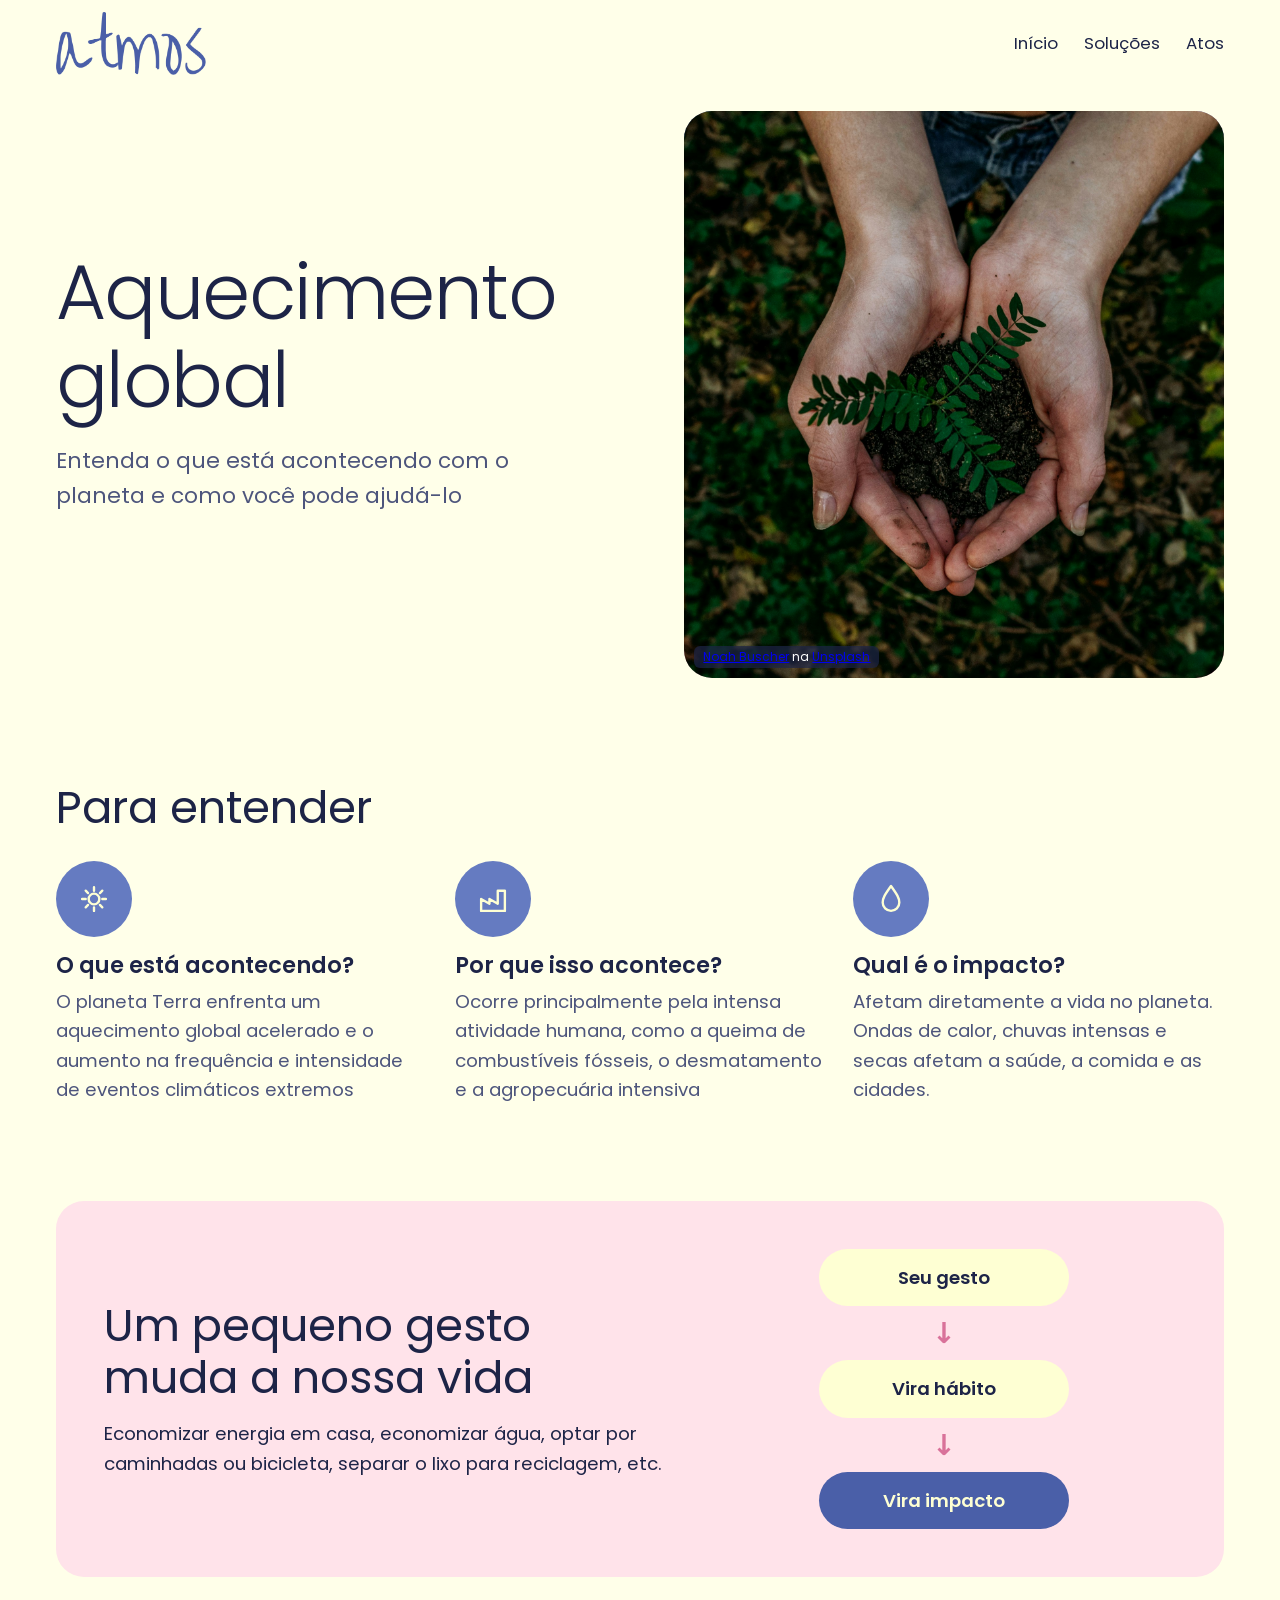
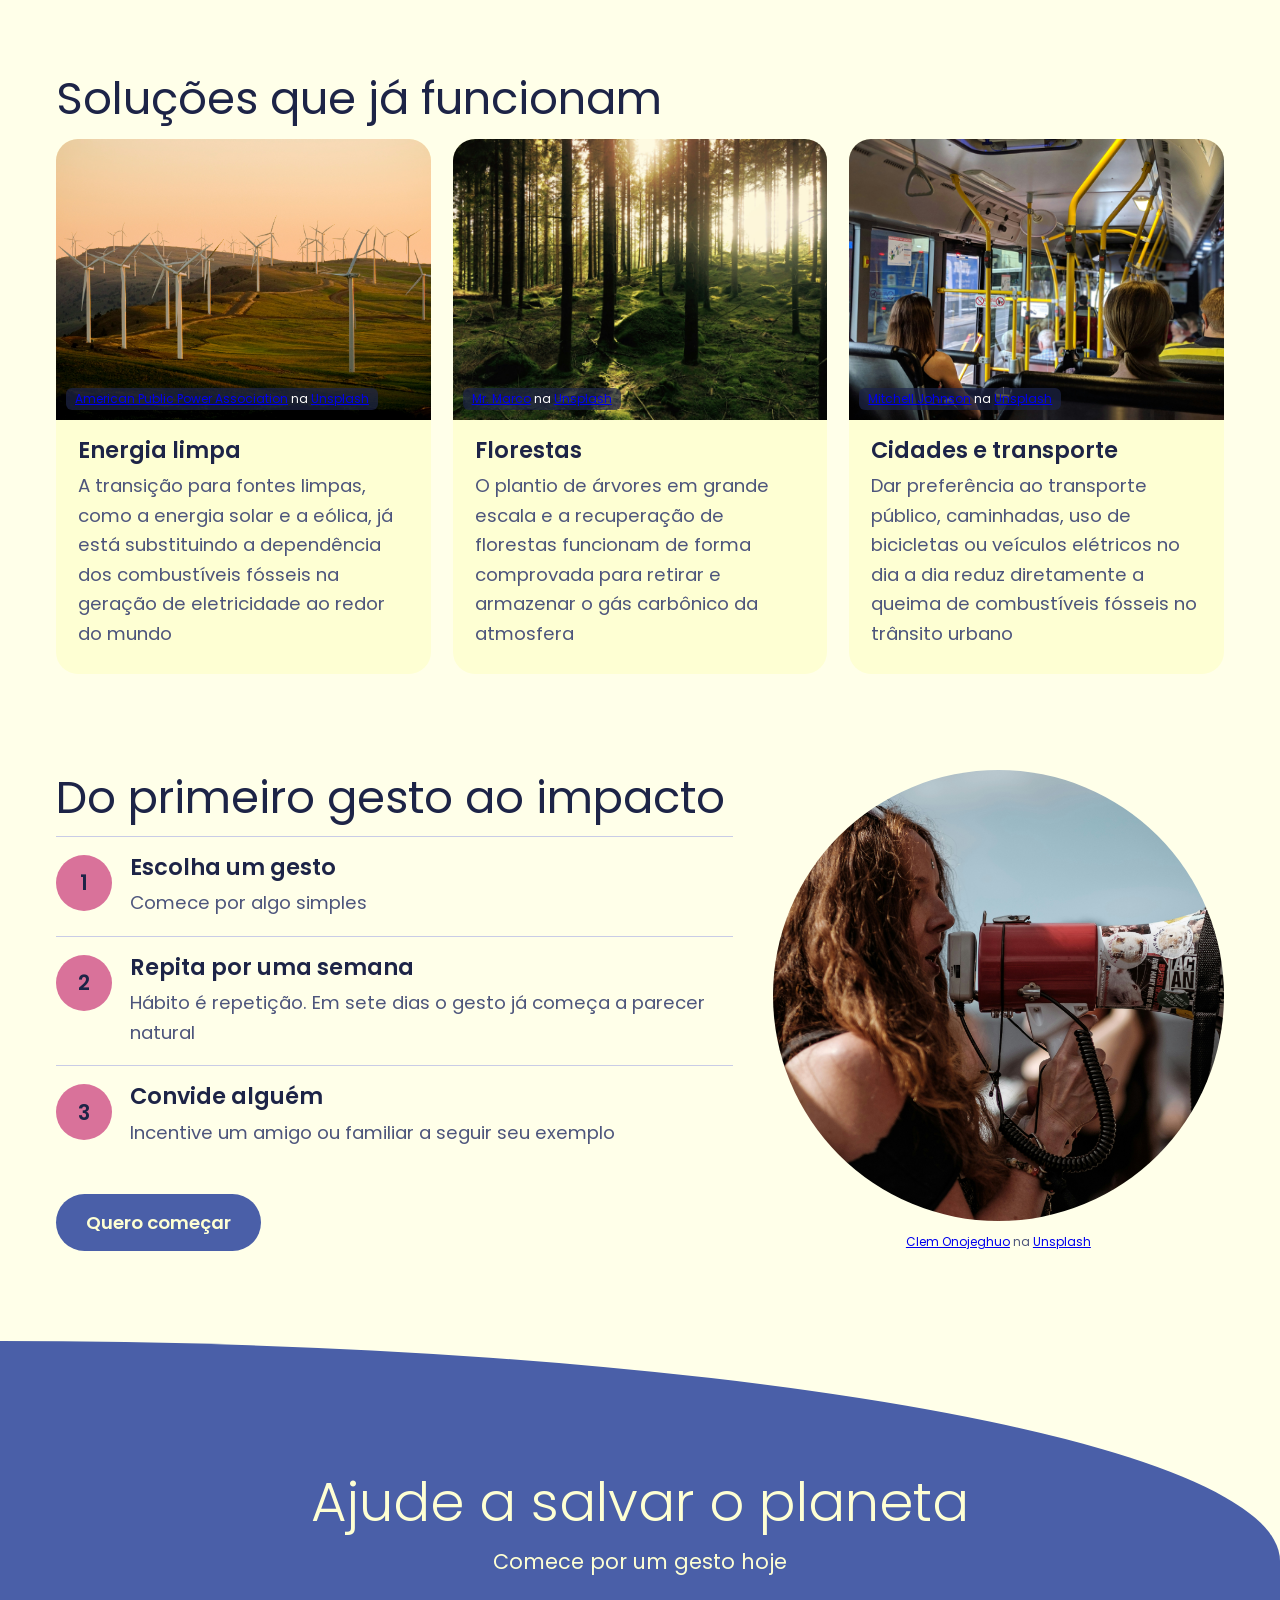
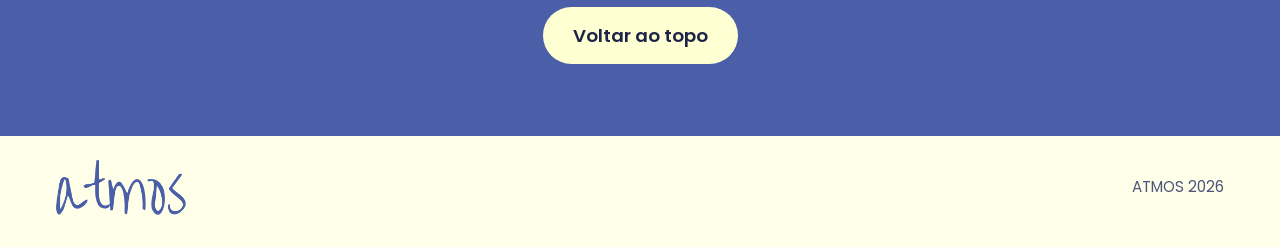
==== index.html @ d04ad793 "Primeiro commit" ====
<!DOCTYPE html>
<html lang="pt-BR">
<head>
  <meta charset="utf-8">
  <meta name="viewport" content="width=device-width, initial-scale=1">
  <title>Atmos</title>
  <link rel="preconnect" href="https://fonts.googleapis.com">
  <link rel="preconnect" href="https://fonts.gstatic.com" crossorigin>
  <link href="https://fonts.googleapis.com/css2?family=Poppins:wght@300;400;600&display=swap" rel="stylesheet">
  <link rel="stylesheet" href="style.css">
</head>
<body>

<header class="top">
  <a href="#inicio" aria-label="Atmos, início"><img src="img/atmos.png" alt="Atmos" width="225" height="48"></a>
  <nav>
    <a href="#entender">Início</a>
    <a href="#solucoes">Soluções</a>
    <a href="#passos">Atos</a>
  </nav>
</header>

<main>
  <section class="hero" id="inicio">
    <div>
      <h1>Aquecimento<br>global</h1>
      <p>Entenda o que está acontecendo com o planeta e como você pode ajudá-lo</p>
    </div>
     <figure class="hero-art">
      <img src="img/meioambiente.jpg" alt="meioa ambiente">
       <figcaption><a href="https://unsplash.com/pt-br/@noahbuscher?utm_source=unsplash&utm_medium=referral&utm_content=creditCopyText">Noah Buscher</a> na <a href="https://unsplash.com/pt-br/fotografias/maos-segurando-pequenas-mudas-de-planta-no-solo-x8ZStukS2PM?utm_source=unsplash&utm_medium=referral&utm_content=creditCopyText">Unsplash</a></figcaption>
      </figure>
    </figure>
  </section>
  <section class="sec" id="entender">
    <h2 class="reveal">Para entender</h2>
    <div class="tres">
      <article class="reveal">
        <span class="ic"><svg viewBox="0 0 64 64"><circle cx="32" cy="32" r="9"/><path d="M32 12v6M32 46v6M12 32h6M46 32h6M18 18l4 4M42 42l4 4M46 18l-4 4M22 42l-4 4"/></svg></span>
        <h3>O que está acontecendo?</h3>
        <p>O planeta Terra enfrenta um aquecimento global acelerado e o aumento na frequência e intensidade de eventos climáticos extremos</p>
      </article>
      <article class="reveal">
        <span class="ic"><svg viewBox="0 0 64 64"><path d="M12 52V32l14 8V32l14 8V18h12v34z"/></svg></span>
        <h3>Por que isso acontece?</h3>
        <p>Ocorre principalmente pela intensa atividade humana, como a queima de combustíveis fósseis, o desmatamento e a agropecuária intensiva</p>
      </article>
      <article class="reveal">
        <span class="ic"><svg viewBox="0 0 64 64"><path d="M32 10C22 24 18 30 18 38a14 14 0 0 0 28 0c0-8-4-14-14-28z"/></svg></span>
        <h3>Qual é o impacto?</h3>
        <p>Afetam diretamente a vida no planeta. Ondas de calor, chuvas intensas e secas afetam a saúde, a comida e as cidades.</p>
      </article>
    </div>
  </section>
  <section class="sec">
    <div class="spot reveal">
      <div>
        <h2>Um pequeno gesto muda a nossa vida</h2>
        <p>Economizar energia em casa, economizar água, optar por caminhadas ou bicicleta, separar o lixo para reciclagem, etc.</p>
      </div>
      <ol class="fluxo">
        <li>Seu gesto</li>
        <li class="seta" aria-hidden="true">↓</li>
        <li>Vira hábito</li>
        <li class="seta" aria-hidden="true">↓</li>
        <li class="fim">Vira impacto</li>
      </ol>
    </div>
  </section>
  <section class="sec" id="solucoes">
    <h2 class="reveal">Soluções que já funcionam</h2>
    <p class="sub reveal"></p>
    <div class="cards">
      <article class="card reveal">
        <figure><img src="img/energiarenovavel1.jpg" alt="" width="200" height="180" loading="lazy"><figcaption><a href="https://unsplash.com/pt-br/@publicpowerorg?utm_source=unsplash&utm_medium=referral&utm_content=creditCopyText">American Public Power Association</a> na <a href="https://unsplash.com/pt-br/fotografias/moinhos-de-vento-no-campo-verde-sob-o-ceu-branco-durante-o-dia-eIBTh5DXW9w?utm_source=unsplash&utm_medium=referral&utm_content=creditCopyText">Unsplash</a></figcaption></figure>
        <div><h3>Energia limpa</h3><p>A transição para fontes limpas, como a energia solar e a eólica, já está substituindo a dependência dos combustíveis fósseis na geração de eletricidade ao redor do mundo</p></div>
      </article>
      <article class="card reveal">
        <figure><img src="img/floresta2.jpg" alt="" width="200" height="180" loading="lazy"><figcaption><a href="https://unsplash.com/pt-br/@mrmarcojorger?utm_source=unsplash&utm_medium=referral&utm_content=creditCopyText">Mr. Marco</a> na <a href="https://unsplash.com/pt-br/fotografias/lote-de-arvores-altas-QP1dUyQ8WsI?utm_source=unsplash&utm_medium=referral&utm_content=creditCopyText">Unsplash</a></figcaption></figure>
        <div><h3>Florestas</h3><p>O plantio de árvores em grande escala e a recuperação de florestas funcionam de forma comprovada para retirar e armazenar o gás carbônico da atmosfera</p></div>
      </article>
      <article class="card reveal">
        <figure><img src="img/mobilidade.jpg" alt="" width="200" height="180" loading="lazy"><figcaption><a href="https://unsplash.com/pt-br/@mitchazj?utm_source=unsplash&utm_medium=referral&utm_content=creditCopyText">Mitchell Johnson</a> na <a href="https://unsplash.com/pt-br/fotografias/pessoas-sentadas-dentro-do-veiculo-nd5oU1Duhf0?utm_source=unsplash&utm_medium=referral&utm_content=creditCopyText">Unsplash</a></figcaption></figure>
        <div><h3>Cidades e transporte</h3><p>Dar preferência ao transporte público, caminhadas, uso de bicicletas ou veículos elétricos no dia a dia reduz diretamente a queima de combustíveis fósseis no trânsito urbano</p></div>
      </article>
    </div>
  </section>

  <section class="sec" id="passos">
    <div class="passos">
      <div class="reveal">
        <h2>Do primeiro gesto ao impacto</h2>
        <ol class="lista">
          <li><span class="n">1</span><div><h3>Escolha um gesto</h3><p>Comece por algo simples</p></div></li>
          <li><span class="n">2</span><div><h3>Repita por uma semana</h3><p>Hábito é repetição. Em sete dias o gesto já começa a parecer natural</p></div></li>
          <li><span class="n">3</span><div><h3>Convide alguém</h3><p>Incentive um amigo ou familiar a seguir seu exemplo</p></div></li>
        </ol>
        <a class="btn" href="#fim">Quero começar</a>
      </div>
      <figure class="reveal"><img src="img/politicaspublicas.jpg" alt="" width="200" height="180" loading="lazy"><figcaption><a href="https://unsplash.com/pt-br/@clemono?utm_source=unsplash&utm_medium=referral&utm_content=creditCopyText">Clem Onojeghuo</a> na <a href="https://unsplash.com/pt-br/fotografias/fotografia-de-foco-seletivo-de-mulher-vestindo-camisa-preta-de-ombro-frio-usando-megafone-durante-o-dia-DoA2duXyzRM?utm_source=unsplash&utm_medium=referral&utm_content=creditCopyText">Unsplash</a></figcaption></figure>
    </div>
  </section>
</main>


<section class="final" id="fim">
  <h2>Ajude a salvar o planeta</h2>
  <p>Comece por um gesto hoje</p>
  <a class="btn claro" href="#inicio">Voltar ao topo</a>
</section>

<footer>
  <img src="img/atmos.png" alt="Atmos" width="188" height="40">
  <span>ATMOS 2026</span>
</footer>

</body>
</html>
---- style.css ----
/* ===== Atmos v2 | style.css ===== */

/* 1. Cores e base */
:root{
  --bg:#FFFFE9; --ink:#1D2447; --mute:#4D557C; --line:#C9CCE6; --accent:#4A5FA8; --tint:#FFE3EA;
  --blue:#657BC1; --cream:#FEFFD3; --pink:#FFAEC0; --rose:#D9729A;
}
*{box-sizing:border-box}
html{scroll-behavior:smooth;scroll-padding-top:12px}
body{margin:0;background:var(--bg);color:var(--ink);font-family:"Poppins","Segoe UI",system-ui,sans-serif;font-size:1.15rem;line-height:1.6}
img{display:block;max-width:100%;height:auto}
h1,h2,h3{margin:0;line-height:1.15;font-weight:400}
p{margin:0}
:focus-visible{outline:3px solid var(--accent);outline-offset:3px}
main,.top,footer{max-width:1200px;margin:0 auto}

/* 2. Topo e botões */
.top{display:flex;align-items:center;justify-content:space-between;gap:16px;padding:12px 16px;flex-wrap:wrap}
.top nav{display:flex;gap:26px;font-size:1.05rem}
.top nav a{color:var(--ink);text-decoration:none;background:linear-gradient(var(--rose),var(--rose)) left bottom/0 2px no-repeat;transition:background-size .3s}
.top nav a:hover{background-size:100% 2px}
.btn{display:inline-block;background:var(--accent);color:var(--cream);padding:14px 30px;border-radius:999px;font-weight:600;text-decoration:none;transition:transform .2s,background .2s,color .2s}
.btn:hover{background:var(--rose);color:var(--ink);transform:translateY(-2px)}
.btn.claro{background:var(--cream);color:var(--ink)}
.btn.claro:hover{background:var(--pink)}

/* 3. Hero */
.hero{display:grid;grid-template-columns:1.05fr .95fr;gap:32px;align-items:center;padding:24px 16px 56px}
.hero h1{font-size:clamp(2.6rem,6vw,4.8rem);font-weight:300;letter-spacing:-.02em;margin-bottom:20px}
.hero p{font-size:1.35rem;max-width:30rem;color:var(--mute);margin-bottom:28px}
.hero-art{position:relative;overflow:hidden;border-radius:28px;aspect-ratio:1/1.05;background:linear-gradient(160deg,var(--blue),var(--pink))}
.hero-art svg{position:absolute;inset:0;width:100%;height:100%}

/* 4. Seções */
.sec{padding:48px 16px}
.sec h2{font-size:clamp(1.9rem,4vw,2.8rem);margin-bottom:28px}
.sub{margin:-14px 0 28px;color:var(--mute)}
.tres{display:grid;grid-template-columns:repeat(3,1fr);gap:28px}
.ic{width:76px;height:76px;border-radius:50%;background:var(--blue);display:grid;place-items:center;margin-bottom:16px;transition:background .3s,transform .3s}
.tres article:hover .ic{background:var(--rose);transform:rotate(-6deg) scale(1.06)}
.ic svg{width:38px;height:38px;fill:none;stroke:var(--cream);stroke-width:4;stroke-linecap:round;stroke-linejoin:round}
h3{font-size:1.4rem;margin-bottom:8px;font-weight:600}
.tres p,.card p,.lista p{color:var(--mute)}

/* destaque com fluxo */
.spot{background:var(--tint);border-radius:28px;padding:48px;display:grid;grid-template-columns:1.1fr .9fr;gap:40px;align-items:center}
.spot h2{margin-bottom:16px}
.fluxo{list-style:none;margin:0;padding:0;display:grid;justify-items:center;gap:4px}
.fluxo li{background:var(--cream);border-radius:999px;padding:14px 30px;font-weight:600;min-width:250px;text-align:center}
.fluxo .seta{background:none;min-width:0;padding:0;font-size:1.8rem;color:var(--rose);animation:descer 1.6s ease-in-out infinite}
.fluxo .fim{background:var(--accent);color:var(--cream)}

/* cartões */
.cards{display:grid;grid-template-columns:repeat(3,1fr);gap:22px}
.card{background:var(--cream);border-radius:22px;overflow:hidden;transition:transform .3s,box-shadow .3s}
.card:hover{transform:translateY(-6px);box-shadow:0 14px 30px rgba(29,36,71,.14)}
.card img{width:100%;aspect-ratio:4/3;object-fit:cover}
.card div{padding:18px 22px 26px}

/* passos */
.passos{display:grid;grid-template-columns:1.2fr .8fr;gap:40px;align-items:center}
.passos h2{margin-bottom:12px}
.lista{list-style:none;margin:0 0 28px;padding:0}
.lista li{display:grid;grid-template-columns:56px 1fr;gap:18px;padding:18px 0;border-top:1px solid var(--line)}
.n{width:56px;height:56px;border-radius:50%;background:var(--rose);display:grid;place-items:center;font-weight:600;font-size:1.3rem}
.passos figure img{border-radius:50%;width:100%;aspect-ratio:1;object-fit:cover}

/* Legenda de crédito das imagens */
figure{margin:0;position:relative}
figcaption{position:absolute;left:10px;bottom:10px;background:rgba(29,36,71,.7);color:#fff;font-size:.75rem;line-height:1.3;padding:3px 9px;border-radius:6px}
.passos figcaption{position:static;background:none;color:var(--mute);text-align:center;margin-top:10px}
.hero-art img{position:absolute;inset:0;width:100%;height:100%;object-fit:cover}

/* 5. Chamada final (forma curva, sem contorno) e rodapé */
.final{background:var(--accent);color:var(--cream);border-top-right-radius:100% 220px;margin-top:40px;padding:130px 16px 72px;text-align:center}
.final h2{font-size:clamp(2rem,5vw,3.4rem);font-weight:300;margin-bottom:12px}
.final p{font-size:1.3rem;margin-bottom:28px}
footer{display:flex;justify-content:space-between;align-items:center;gap:16px;flex-wrap:wrap;padding:24px 16px 32px;font-size:.95rem;color:var(--mute)}

/* ===== ANIMAÇÕES ===== */
@keyframes entrar{from{opacity:0;transform:translateY(24px)}to{opacity:1;transform:none}}
.hero h1{animation:entrar .9s .1s ease-out both}
.hero p{animation:entrar .9s .35s ease-out both}

@keyframes flutuar{from{transform:translateY(0)}to{transform:translateY(-14px)}}
@keyframes ondular{from{transform:translateX(0)}to{transform:translateX(-80px)}}
.sol{animation:flutuar 5s ease-in-out infinite alternate}
.colina1{animation:ondular 14s ease-in-out infinite alternate}
.colina2{animation:ondular 10s ease-in-out infinite alternate-reverse}

@keyframes descer{0%,100%{transform:translateY(0);opacity:.5}50%{transform:translateY(6px);opacity:1}}

/* aparece ao rolar (navegadores sem suporte mostram tudo normalmente) */
@keyframes subir{from{opacity:0;transform:translateY(48px)}to{opacity:1;transform:none}}
@supports (animation-timeline:view()){
  .reveal{animation:subir linear both;animation-timeline:view();animation-range:entry 0% entry 50%}
}

/* 6. Celular */
@media(max-width:820px){
  .hero,.spot,.passos{grid-template-columns:1fr}
  .tres,.cards{grid-template-columns:1fr}
  .spot{padding:28px}
  .passos figure{max-width:320px;margin:0 auto}
}
@media(max-width:560px){.top nav{display:none}}

@media(prefers-reduced-motion:reduce){
  *,*::before,*::after{animation:none!important;transition:none!important;scroll-behavior:auto!important}
}

/* Tamanho da logo no topo */
.top img{width:150px}

/* Tamanho da logo no rodapé */
footer img{width:130px}
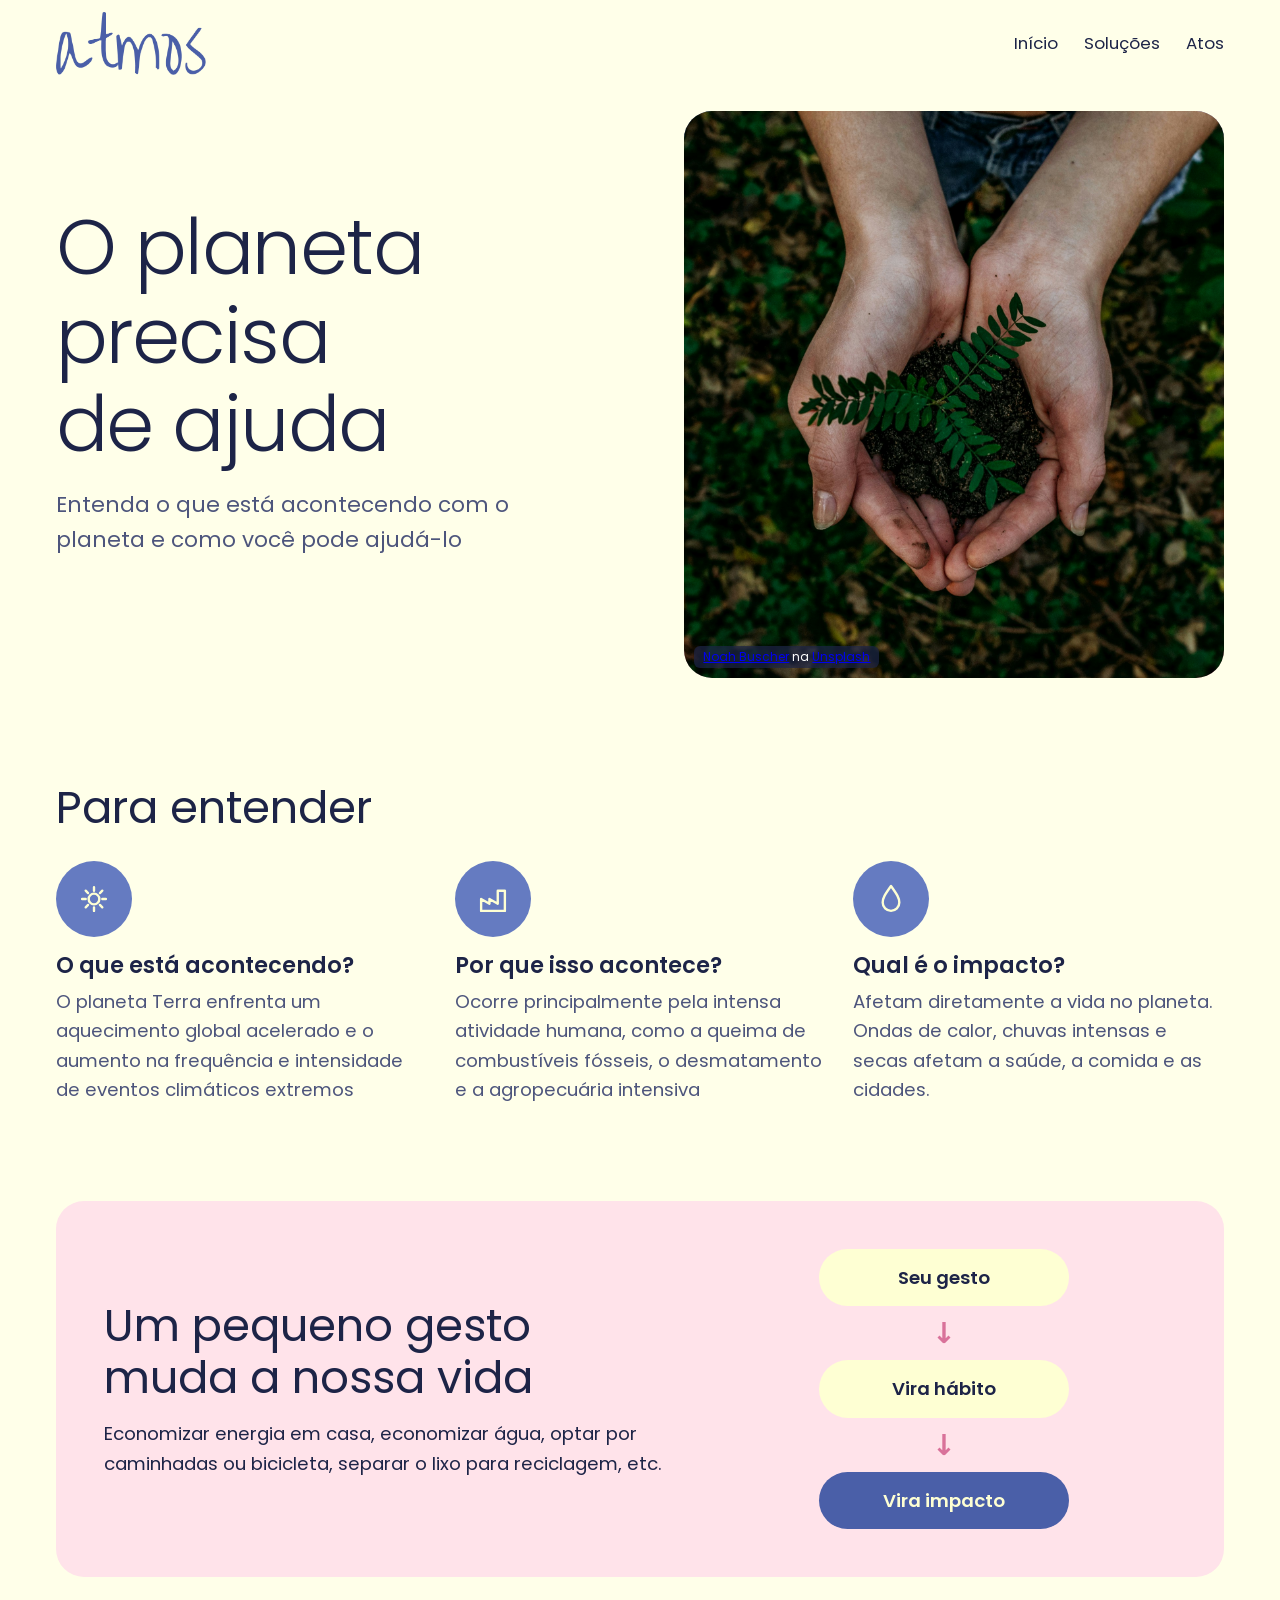
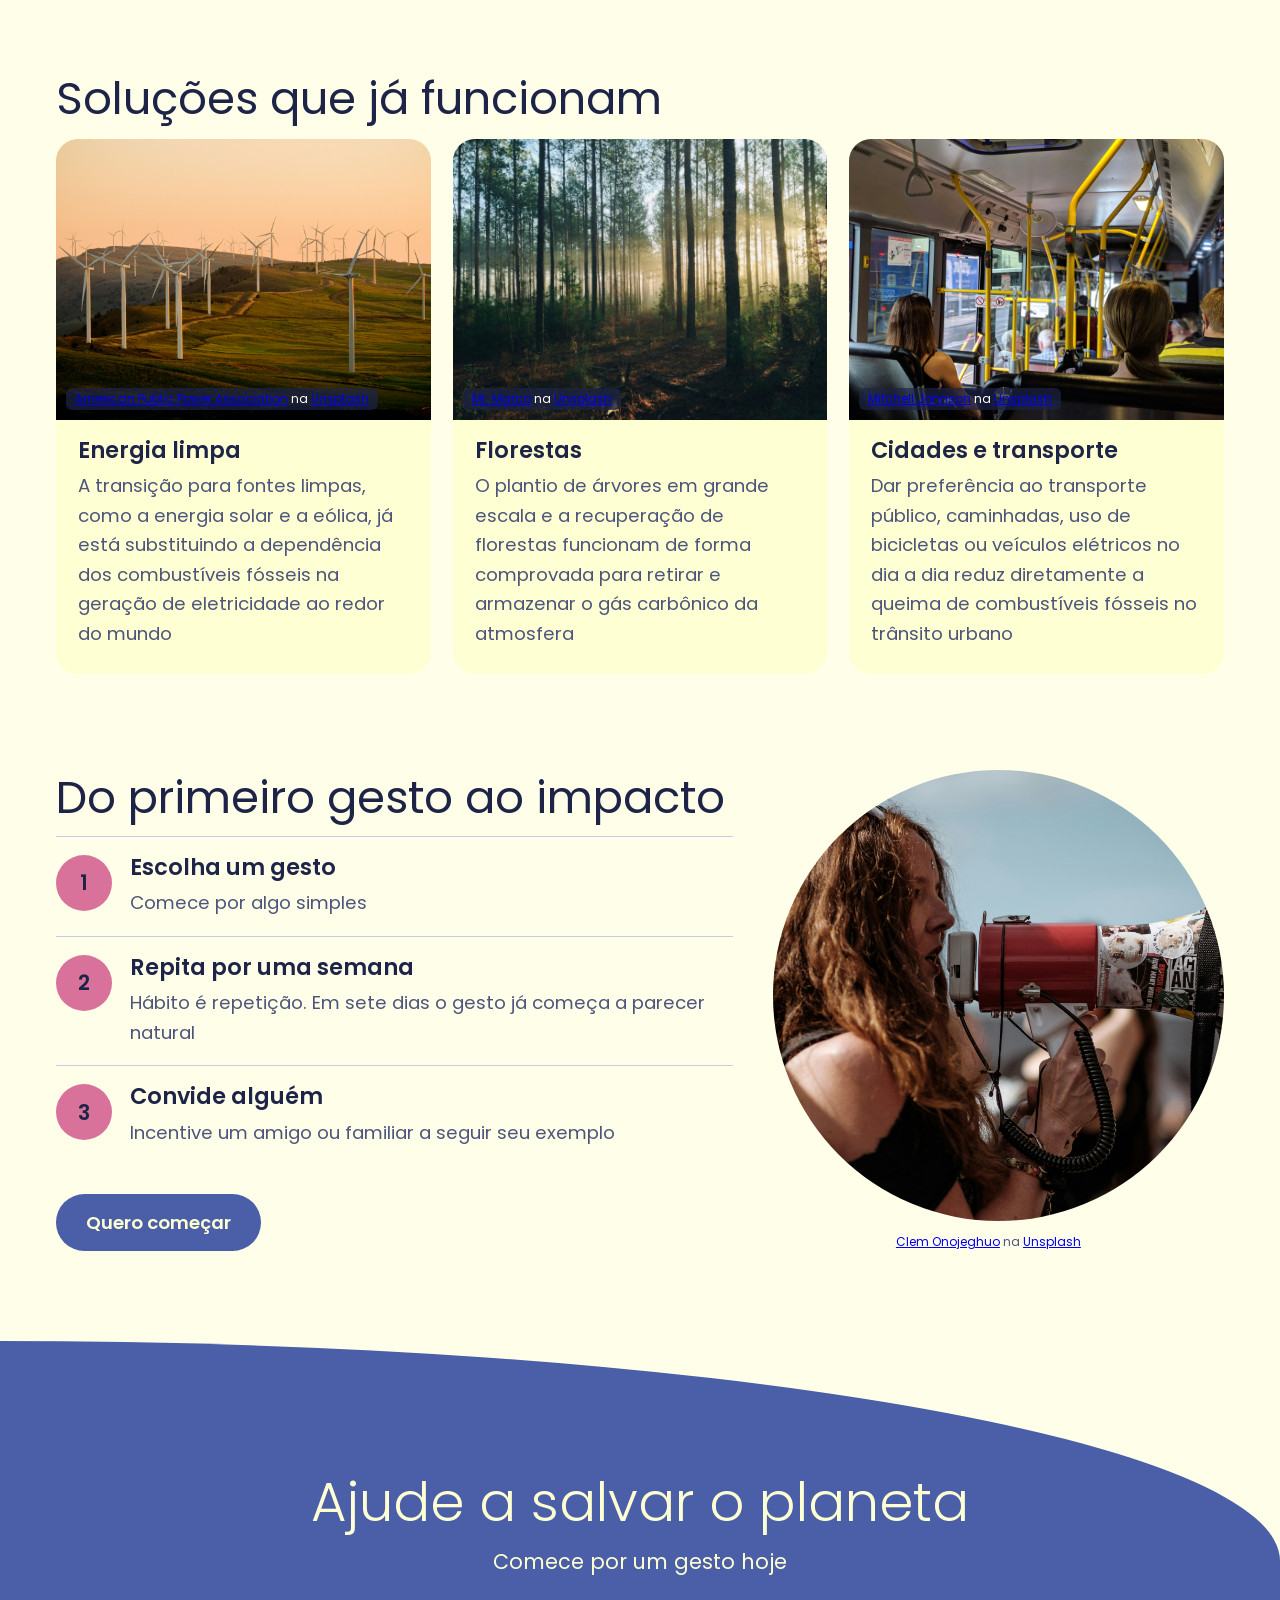
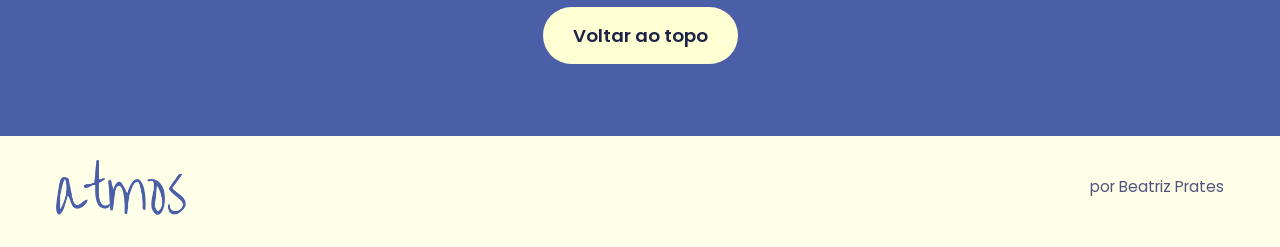
==== commit 101b0521: "Primeiro commit" ====
--- a/index.html
+++ b/index.html
@@ -23,11 +23,11 @@
 <main>
   <section class="hero" id="inicio">
     <div>
-      <h1>Aquecimento<br>global</h1>
+      <h1>O planeta precisa<br>de ajuda</h1>
       <p>Entenda o que está acontecendo com o planeta e como você pode ajudá-lo</p>
     </div>
      <figure class="hero-art">
-      <img src="img/meioambiente.jpg" alt="meioa ambiente">
+      <img src="img/meioambiente.jpg" alt="meio ambiente">
        <figcaption><a href="https://unsplash.com/pt-br/@noahbuscher?utm_source=unsplash&utm_medium=referral&utm_content=creditCopyText">Noah Buscher</a> na <a href="https://unsplash.com/pt-br/fotografias/maos-segurando-pequenas-mudas-de-planta-no-solo-x8ZStukS2PM?utm_source=unsplash&utm_medium=referral&utm_content=creditCopyText">Unsplash</a></figcaption>
       </figure>
     </figure>
@@ -76,7 +76,7 @@
         <div><h3>Energia limpa</h3><p>A transição para fontes limpas, como a energia solar e a eólica, já está substituindo a dependência dos combustíveis fósseis na geração de eletricidade ao redor do mundo</p></div>
       </article>
       <article class="card reveal">
-        <figure><img src="img/floresta2.jpg" alt="" width="200" height="180" loading="lazy"><figcaption><a href="https://unsplash.com/pt-br/@mrmarcojorger?utm_source=unsplash&utm_medium=referral&utm_content=creditCopyText">Mr. Marco</a> na <a href="https://unsplash.com/pt-br/fotografias/lote-de-arvores-altas-QP1dUyQ8WsI?utm_source=unsplash&utm_medium=referral&utm_content=creditCopyText">Unsplash</a></figcaption></figure>
+        <figure><img src="img/floresta1.jpg" alt="" width="200" height="180" loading="lazy"><figcaption><a href="https://unsplash.com/pt-br/@mrmarcojorger?utm_source=unsplash&utm_medium=referral&utm_content=creditCopyText">Mr. Marco</a> na <a href="https://unsplash.com/pt-br/fotografias/lote-de-arvores-altas-QP1dUyQ8WsI?utm_source=unsplash&utm_medium=referral&utm_content=creditCopyText">Unsplash</a></figcaption></figure>
         <div><h3>Florestas</h3><p>O plantio de árvores em grande escala e a recuperação de florestas funcionam de forma comprovada para retirar e armazenar o gás carbônico da atmosfera</p></div>
       </article>
       <article class="card reveal">
@@ -111,7 +111,7 @@
 
 <footer>
   <img src="img/atmos.png" alt="Atmos" width="188" height="40">
-  <span>ATMOS 2026</span>
+  <span>por Beatriz Prates</span>
 </footer>
 
 </body>
--- a/style.css
+++ b/style.css
@@ -1,6 +1,3 @@
-/* ===== Atmos v2 | style.css ===== */
-
-/* 1. Cores e base */
 :root{
   --bg:#FFFFE9; --ink:#1D2447; --mute:#4D557C; --line:#C9CCE6; --accent:#4A5FA8; --tint:#FFE3EA;
   --blue:#657BC1; --cream:#FEFFD3; --pink:#FFAEC0; --rose:#D9729A;
@@ -14,7 +11,7 @@
 :focus-visible{outline:3px solid var(--accent);outline-offset:3px}
 main,.top,footer{max-width:1200px;margin:0 auto}
 
-/* 2. Topo e botões */
+
 .top{display:flex;align-items:center;justify-content:space-between;gap:16px;padding:12px 16px;flex-wrap:wrap}
 .top nav{display:flex;gap:26px;font-size:1.05rem}
 .top nav a{color:var(--ink);text-decoration:none;background:linear-gradient(var(--rose),var(--rose)) left bottom/0 2px no-repeat;transition:background-size .3s}
@@ -24,14 +21,14 @@
 .btn.claro{background:var(--cream);color:var(--ink)}
 .btn.claro:hover{background:var(--pink)}
 
-/* 3. Hero */
+
 .hero{display:grid;grid-template-columns:1.05fr .95fr;gap:32px;align-items:center;padding:24px 16px 56px}
 .hero h1{font-size:clamp(2.6rem,6vw,4.8rem);font-weight:300;letter-spacing:-.02em;margin-bottom:20px}
 .hero p{font-size:1.35rem;max-width:30rem;color:var(--mute);margin-bottom:28px}
 .hero-art{position:relative;overflow:hidden;border-radius:28px;aspect-ratio:1/1.05;background:linear-gradient(160deg,var(--blue),var(--pink))}
 .hero-art svg{position:absolute;inset:0;width:100%;height:100%}
 
-/* 4. Seções */
+
 .sec{padding:48px 16px}
 .sec h2{font-size:clamp(1.9rem,4vw,2.8rem);margin-bottom:28px}
 .sub{margin:-14px 0 28px;color:var(--mute)}
@@ -42,7 +39,7 @@
 h3{font-size:1.4rem;margin-bottom:8px;font-weight:600}
 .tres p,.card p,.lista p{color:var(--mute)}
 
-/* destaque com fluxo */
+
 .spot{background:var(--tint);border-radius:28px;padding:48px;display:grid;grid-template-columns:1.1fr .9fr;gap:40px;align-items:center}
 .spot h2{margin-bottom:16px}
 .fluxo{list-style:none;margin:0;padding:0;display:grid;justify-items:center;gap:4px}
@@ -50,14 +47,14 @@
 .fluxo .seta{background:none;min-width:0;padding:0;font-size:1.8rem;color:var(--rose);animation:descer 1.6s ease-in-out infinite}
 .fluxo .fim{background:var(--accent);color:var(--cream)}
 
-/* cartões */
+
 .cards{display:grid;grid-template-columns:repeat(3,1fr);gap:22px}
 .card{background:var(--cream);border-radius:22px;overflow:hidden;transition:transform .3s,box-shadow .3s}
 .card:hover{transform:translateY(-6px);box-shadow:0 14px 30px rgba(29,36,71,.14)}
 .card img{width:100%;aspect-ratio:4/3;object-fit:cover}
 .card div{padding:18px 22px 26px}
 
-/* passos */
+
 .passos{display:grid;grid-template-columns:1.2fr .8fr;gap:40px;align-items:center}
 .passos h2{margin-bottom:12px}
 .lista{list-style:none;margin:0 0 28px;padding:0}
@@ -65,19 +62,18 @@
 .n{width:56px;height:56px;border-radius:50%;background:var(--rose);display:grid;place-items:center;font-weight:600;font-size:1.3rem}
 .passos figure img{border-radius:50%;width:100%;aspect-ratio:1;object-fit:cover}
 
-/* Legenda de crédito das imagens */
+
 figure{margin:0;position:relative}
-figcaption{position:absolute;left:10px;bottom:10px;background:rgba(29,36,71,.7);color:#fff;font-size:.75rem;line-height:1.3;padding:3px 9px;border-radius:6px}
+figcaption{position:absolute;left:10px;bottom:10px;background:rgba(29,36,71,.7);color:#fff;font-size:.75rem;line-height:1.3;padding:3px 9px;border-radius:6px;max-width:calc(100% - 20px)}
 .passos figcaption{position:static;background:none;color:var(--mute);text-align:center;margin-top:10px}
 .hero-art img{position:absolute;inset:0;width:100%;height:100%;object-fit:cover}
 
-/* 5. Chamada final (forma curva, sem contorno) e rodapé */
 .final{background:var(--accent);color:var(--cream);border-top-right-radius:100% 220px;margin-top:40px;padding:130px 16px 72px;text-align:center}
 .final h2{font-size:clamp(2rem,5vw,3.4rem);font-weight:300;margin-bottom:12px}
 .final p{font-size:1.3rem;margin-bottom:28px}
 footer{display:flex;justify-content:space-between;align-items:center;gap:16px;flex-wrap:wrap;padding:24px 16px 32px;font-size:.95rem;color:var(--mute)}
 
-/* ===== ANIMAÇÕES ===== */
+
 @keyframes entrar{from{opacity:0;transform:translateY(24px)}to{opacity:1;transform:none}}
 .hero h1{animation:entrar .9s .1s ease-out both}
 .hero p{animation:entrar .9s .35s ease-out both}
@@ -90,27 +86,58 @@
 
 @keyframes descer{0%,100%{transform:translateY(0);opacity:.5}50%{transform:translateY(6px);opacity:1}}
 
-/* aparece ao rolar (navegadores sem suporte mostram tudo normalmente) */
+
 @keyframes subir{from{opacity:0;transform:translateY(48px)}to{opacity:1;transform:none}}
 @supports (animation-timeline:view()){
   .reveal{animation:subir linear both;animation-timeline:view();animation-range:entry 0% entry 50%}
 }
 
-/* 6. Celular */
+
+/* Responsivo */
+
+/* Notebook pequeno e tablet na horizontal */
+@media(max-width:1000px){
+  .spot{padding:36px;gap:28px}
+  .tres{gap:20px}
+}
+
+/* Tablet e celular grande */
 @media(max-width:820px){
+  .sec{padding:36px 16px}
   .hero,.spot,.passos{grid-template-columns:1fr}
-  .tres,.cards{grid-template-columns:1fr}
+  .hero{gap:24px;padding-bottom:40px}
+  .hero-art{aspect-ratio:4/3}
+  .tres{grid-template-columns:1fr}
+  .cards{grid-template-columns:repeat(2,1fr)}
+  .cards .card:last-child{grid-column:1/-1}
+  .cards .card:last-child img{aspect-ratio:16/7}
   .spot{padding:28px}
+  .fluxo li{min-width:0;width:min(100%,280px)}
   .passos figure{max-width:320px;margin:0 auto}
+  .final{padding:100px 16px 60px;border-top-right-radius:100% 140px}
 }
-@media(max-width:560px){.top nav{display:none}}
+
+/* Celular */
+@media(max-width:560px){
+  body{font-size:1.05rem}
+  .top{gap:8px}
+  .top nav{width:100%;justify-content:space-between;gap:12px;font-size:1rem}
+  .top nav a{padding:6px 0}
+  .hero p{font-size:1.15rem}
+  .cards{grid-template-columns:1fr}
+  .cards .card:last-child img{aspect-ratio:4/3}
+  .spot{padding:22px;border-radius:22px}
+  .lista li{grid-template-columns:44px 1fr;gap:14px}
+  .n{width:44px;height:44px;font-size:1.1rem}
+  .final{padding:80px 16px 48px;border-top-right-radius:100% 100px}
+  footer{justify-content:center;text-align:center}
+}
 
 @media(prefers-reduced-motion:reduce){
   *,*::before,*::after{animation:none!important;transition:none!important;scroll-behavior:auto!important}
 }
 
-/* Tamanho da logo no topo */
+/* Logo (fica no fim do arquivo para vencer as outras regras) */
 .top img{width:150px}
-
-/* Tamanho da logo no rodapé */
-footer img{width:130px}+footer img{width:130px}
+@media(max-width:560px){.top img{width:125px}footer img{width:110px}}
